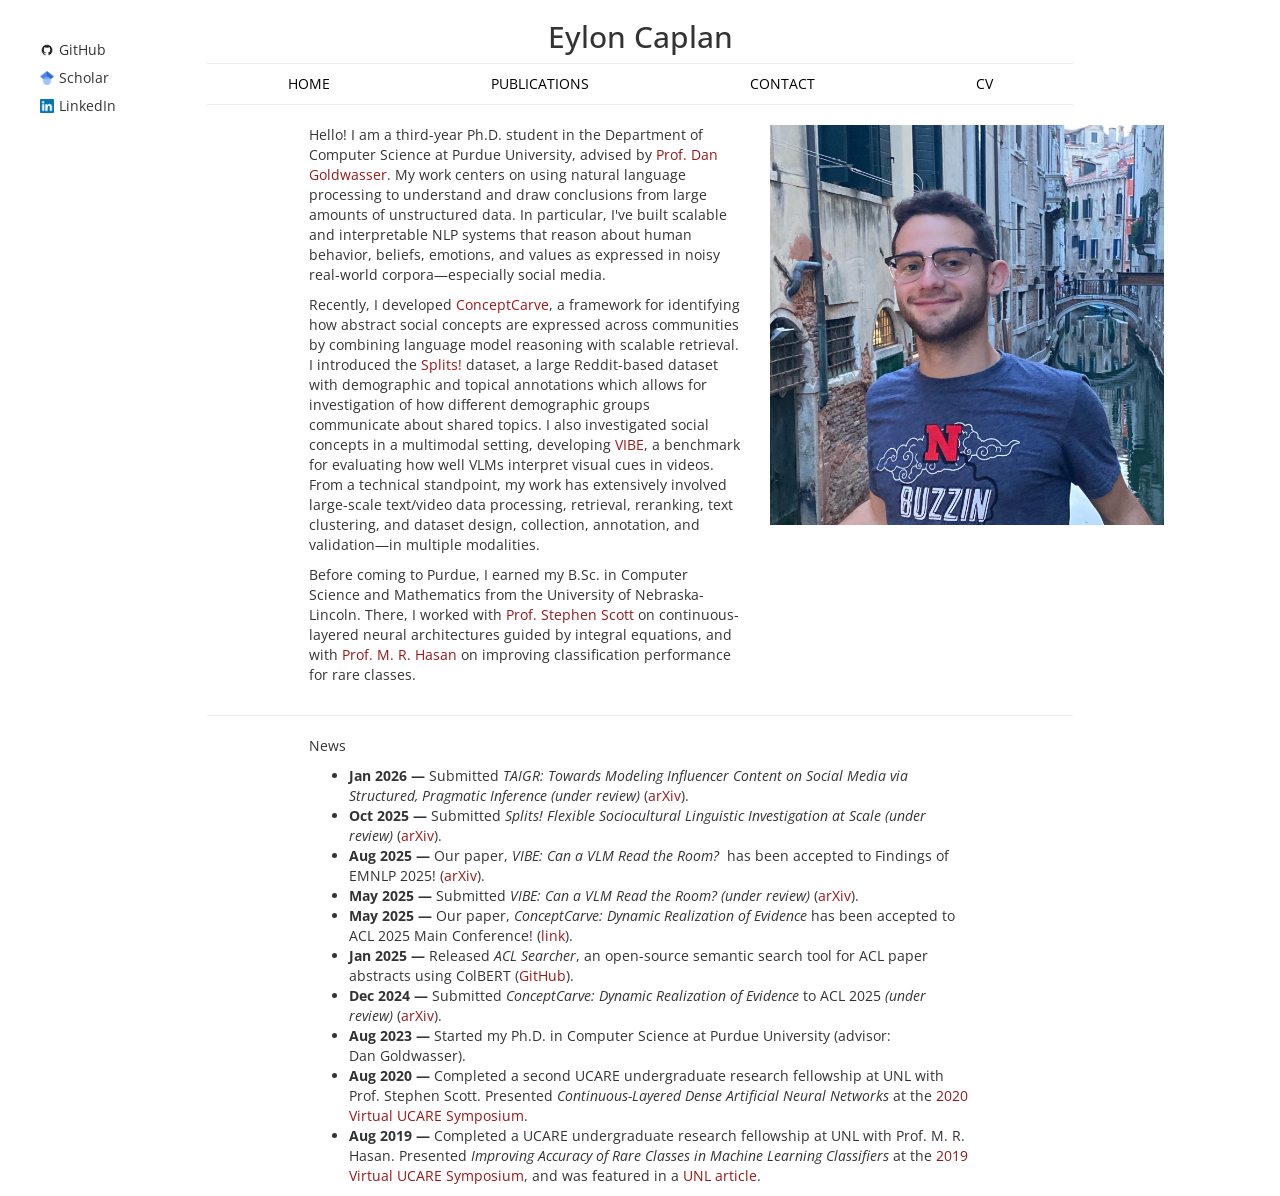
==== index.html @ b1faeefd "fixed splits" ====
<!doctype html>
<!-- The DOCTYPE declaration above will set the     -->
<!-- browser's rendering engine into                -->
<!-- "Standards Mode". Replacing this declaration   -->
<!-- with a "Quirks Mode" doctype is not supported. -->

<html>
<head>
<meta http-equiv="content-type" content="text/html; charset=UTF-8">

<!--                                                               -->
<!-- Consider inlining css to reduce the number of requested files -->
<!--                                                               -->
<link rel="shortcut icon" type="image/x-icon" href="images/favicon.ico" />
<link type="text/css" rel="stylesheet" href="css/bootstrap.min.css">
<link href="https://fonts.googleapis.com/css?family=Open+Sans" rel="stylesheet">
<link href="https://fonts.googleapis.com/css?family=Open+Sans:400,700&display=swap" rel="stylesheet">
<link type="text/css" rel="stylesheet" href="css/eylon.css">

<!--                                           -->
<!-- Any title is fine                         -->
<!--                                           -->
<title>Eylon Caplan</title>

<!--                                           -->
<!-- This script loads your compiled module.   -->
<!-- If you add any GWT meta tags, they must   -->
<!-- be added before this line.                -->
<!--                                           -->
<script type="text/javascript" language="javascript" src="https://rajkumar-pujari.com/js/bootstrap.min.js"></script>

<script>
  (function(i,s,o,g,r,a,m){i['GoogleAnalyticsObject']=r;i[r]=i[r]||function(){
  (i[r].q=i[r].q||[]).push(arguments)},i[r].l=1*new Date();a=s.createElement(o),
  m=s.getElementsByTagName(o)[0];a.async=1;a.src=g;m.parentNode.insertBefore(a,m)
  })(window,document,'script','https://www.google-analytics.com/analytics.js','ga');

  ga('create', 'UA-79894772-1', 'auto');
  ga('send', 'pageview');

</script>
</head>

<body>
  <div style="position: fixed; top: 40px; left: 40px; z-index: 1000;">
    <div style="margin-bottom: 8px;">
      <a href="https://github.com/eyloncaplan" target="_blank" style="text-decoration: none; display: flex; align-items: center;">
        <img src="images/gh-logo.png" alt="GitHub" style="height: 1em; width: auto; margin-right: 5px;">
        <span style="color: #333; font-size: 14px;">GitHub</span>
      </a>
    </div>
    
    <div style="margin-bottom: 8px;">
      <a href="https://scholar.google.com/citations?user=Q9Ioto4AAAAJ&hl=en&oi=ao" target="_blank" style="text-decoration: none; display: flex; align-items: center;">
        <img src="images/scholar-logo.png" alt="Google Scholar" style="height: 1em; width: auto; margin-right: 5px;">
        <span style="color: #333; font-size: 14px;">Scholar</span>
      </a>
    </div>
    
    <div style="margin-bottom: 8px;">
      <a href="https://www.linkedin.com/in/eylon-caplan-377499286/" target="_blank" style="text-decoration: none; display: flex; align-items: center;">
        <img src="images/linkedin-logo.png" alt="LinkedIn" style="height: 1em; width: auto; margin-right: 5px;">
        <span style="color: #333; font-size: 14px;">LinkedIn</span>
      </a>
    </div>
  </div>

  <div class="container">
    <center><h2>Eylon Caplan</h2></center>
    <hr class="nomargin">
    <nav class="mynavbar">
      <a href="index.html"><span class="focus">HOME</span></a>
      <a href="publications.html">PUBLICATIONS</a>
      <a href="contact.html">CONTACT</a>
      <a href="cv.html">CV</a>
    </nav>
    <hr class="nomargin">
    <br>

    <div class="content row">
      <div class="col-md-8">
		<p>
		Hello! I am a third-year Ph.D. student in the Department of Computer Science at Purdue University, advised by <a href="https://www.cs.purdue.edu/homes/dgoldwas/">Prof. Dan Goldwasser</a>. My work centers on using natural language processing to understand and draw conclusions from large amounts of unstructured data. In particular, I've built scalable and interpretable NLP systems that reason about human behavior, beliefs, emotions, and values as expressed in noisy real-world corpora—especially social media.
		</p>
		
		<p>
			Recently, I developed <a href="https://arxiv.org/abs/2504.07228">ConceptCarve</a>, a framework for identifying how abstract social concepts are expressed across communities by combining language model reasoning with scalable retrieval. I introduced the <a href="https://arxiv.org/abs/2504.04640">Splits!</a> dataset, a large Reddit-based dataset with demographic and topical annotations which allows for investigation of how different demographic groups communicate about shared topics. I also investigated social concepts in a multimodal setting, developing <a href="https://arxiv.org/abs/2506.11162">VIBE</a>, a benchmark for evaluating how well VLMs interpret visual cues in videos. From a technical standpoint, my work has extensively involved large-scale text/video data processing, retrieval, reranking, text clustering, and dataset design, collection, annotation, and validation—in multiple modalities.
			</p>
			
			
		
		<p>
		Before coming to Purdue, I earned my B.Sc. in Computer Science and Mathematics from the University of Nebraska-Lincoln. There, I worked with <a href="https://cse-apps.unl.edu/facdb/users/15/details">Prof. Stephen Scott</a> on continuous-layered neural architectures guided by integral equations, and with <a href="https://mrhasan-ai.github.io/index.html">Prof. M. R. Hasan</a> on improving classification performance for rare classes.
		</p>
			
      </div>
      <div class="col-md-4">
        <img alt="" src="images/website_image.jpg" height="400">
      </div>
    </div>

    <br>
    <hr class="nomargin">
    <br>

    <div class="content row">
      <div class="col-md-12">
        <p>News</p>
        <div class="myBox">
          <ul class="news">
            <!-- newest first -->
	    <li><strong>Jan 2026 —</strong>
              Submitted <em>TAIGR: Towards Modeling Influencer Content on Social Media via Structured, Pragmatic Inference</em>
              <span style="font-style:italic;">(under review)</span> (<a href="https://arxiv.org/abs/2601.20032">arXiv</a>).
            </li>

            <li><strong>Oct 2025 —</strong>
              Submitted <em>Splits! Flexible Sociocultural Linguistic Investigation at Scale</em>
               <span style="font-style:italic;">(under review)</span>
              (<a href="https://arxiv.org/abs/2504.04640">arXiv</a>).
            </li>

	    <li><strong>Aug 2025 —</strong>
              Our paper, <em>VIBE: Can a VLM Read the Room?</em>&nbsp;&nbsp;has been accepted to Findings of EMNLP 2025!
              (<a href="https://arxiv.org/abs/2506.11162">arXiv</a>).
            </li>

            <li><strong>May 2025 —</strong>
              Submitted <em>VIBE: Can a VLM Read the Room?</em> 
              <span style="font-style:italic;">(under review)</span> (<a href="https://arxiv.org/abs/2506.11162">arXiv</a>).
            </li>

            <li><strong>May 2025 —</strong>
              Our paper, <em>ConceptCarve: Dynamic Realization of Evidence</em>
              has been accepted to ACL 2025 Main Conference!
              (<a href="https://aclanthology.org/2025.acl-long.1014/">link</a>).
            </li>

            <li><strong>Jan 2025 —</strong>
              Released <em>ACL Searcher</em>, an open-source semantic search tool for ACL paper abstracts using ColBERT
              (<a href="https://github.com/eyloncaplan/acl-searcher">GitHub</a>).
            </li>

            <li><strong>Dec 2024 —</strong>
              Submitted <em>ConceptCarve: Dynamic Realization of Evidence</em>
              to ACL 2025 <span style="font-style:italic;">(under review)</span>
              (<a href="https://arxiv.org/abs/2504.07228">arXiv</a>).
            </li>

            <li><strong>Aug 2023 —</strong>
              Started my Ph.D. in Computer Science at Purdue University (advisor: Dan Goldwasser).
            </li>

            <li><strong>Aug 2020 —</strong>
              Completed a second UCARE undergraduate research fellowship at UNL with Prof. Stephen Scott. Presented
              <em>Continuous-Layered Dense Artificial Neural Networks</em> at the
              <a href="https://mediahub.unl.edu/media/17557">2020 Virtual UCARE Symposium</a>.
            </li>

            <li><strong>Aug 2019 —</strong>
              Completed a UCARE undergraduate research fellowship at UNL with Prof. M. R. Hasan. Presented
              <em>Improving Accuracy of Rare Classes in Machine Learning Classifiers</em> at the
              <a href="https://mediahub.unl.edu/media/13956">2019 Virtual UCARE Symposium</a>, and was featured in a
              <a href="https://computing.unl.edu/cse-student-presents-machine-learning-project-virtual-summer-research-symposium-0/">UNL article</a>.
            </li>
          </ul>
        </div>
      </div>
    </div>

  </div>
</body>
</html>
---- css/eylon.css ----
body{
	font-family: 'Open Sans', sans-serif;	
}
.container{
	width:70%;
}

.content{
	width:80%;
	margin:auto;
	
}

a {
	color:#991818;
}

a:hover{
	color:#991818;
}

.mynavbar{
  margin:0 auto;
  /*use flexbox to spread menu items easily*/
  display:flex; 
  flex-align:row;
  justify-content:space-around;
  margin-top:0;
  margin-bottom:0;
}


.mynavbar a{
	color:black;
    text-decoration: none;
    position: relative;
    padding-bottom:10px;
    padding-top:10px;
}

.mynavbar a:hover:after {
    content: "";
    border-bottom: 4px solid #D5B282;
    position: absolute;
    left: 0;
    right: 0;
    bottom: 3px;
}



.nomargin{
	margin:0;
}


.year{
	color:#D5B282;
}
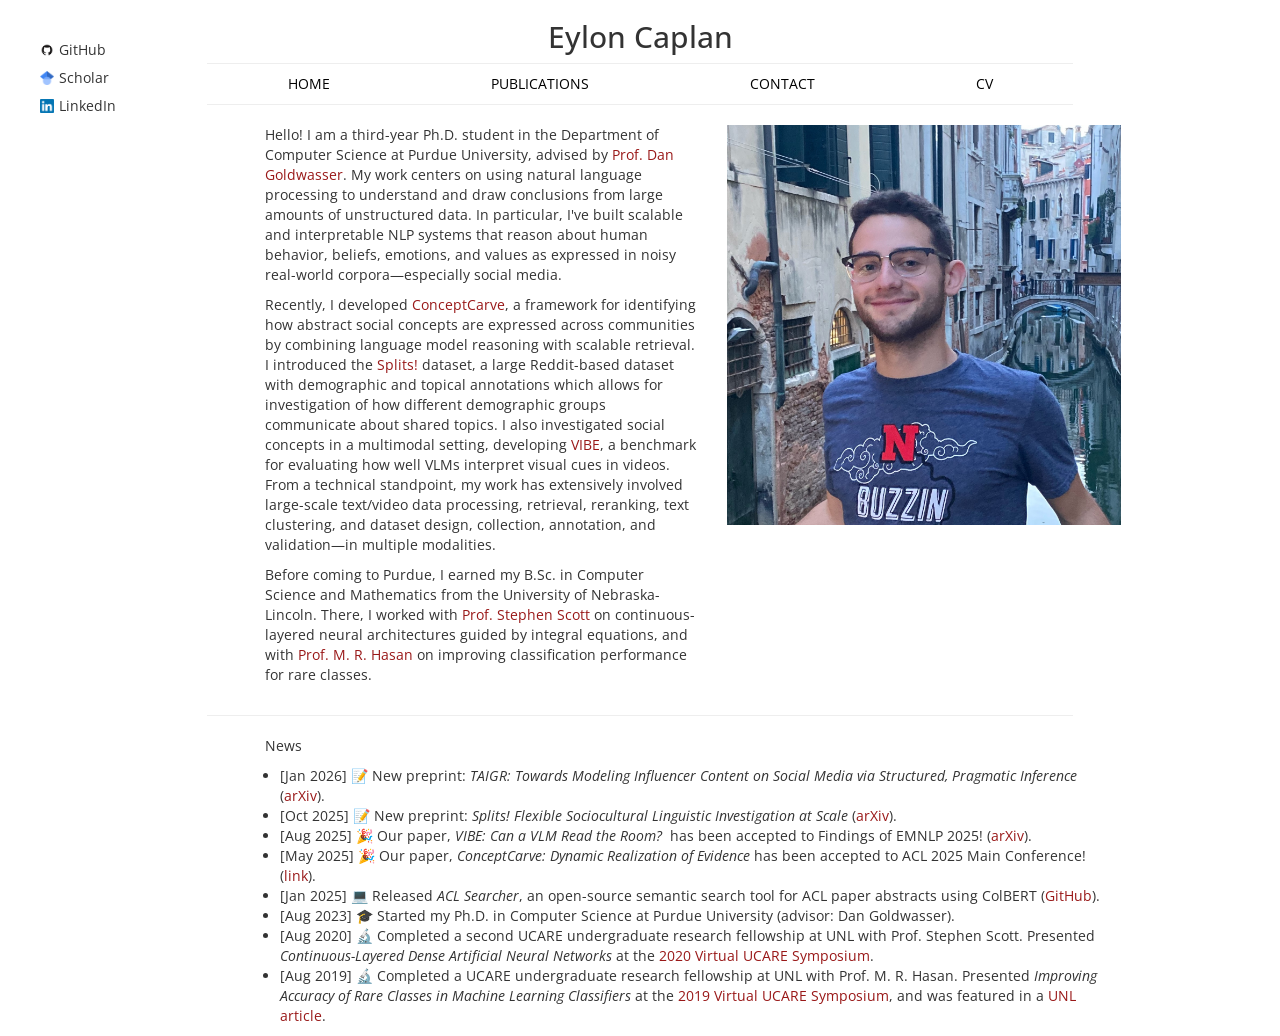
==== commit 71d61d3c: "fixed news width, added emojis and date format" ====
--- a/index.html
+++ b/index.html
@@ -3,11 +3,9 @@
 <!-- browser's rendering engine into                -->
 <!-- "Standards Mode". Replacing this declaration   -->
 <!-- with a "Quirks Mode" doctype is not supported. -->
-
 <html>
 <head>
 <meta http-equiv="content-type" content="text/html; charset=UTF-8">
-
 <!--                                                               -->
 <!-- Consider inlining css to reduce the number of requested files -->
 <!--                                                               -->
@@ -16,31 +14,25 @@
 <link href="https://fonts.googleapis.com/css?family=Open+Sans" rel="stylesheet">
 <link href="https://fonts.googleapis.com/css?family=Open+Sans:400,700&display=swap" rel="stylesheet">
 <link type="text/css" rel="stylesheet" href="css/eylon.css">
-
 <!--                                           -->
 <!-- Any title is fine                         -->
 <!--                                           -->
 <title>Eylon Caplan</title>
-
 <!--                                           -->
 <!-- This script loads your compiled module.   -->
 <!-- If you add any GWT meta tags, they must   -->
 <!-- be added before this line.                -->
 <!--                                           -->
 <script type="text/javascript" language="javascript" src="https://rajkumar-pujari.com/js/bootstrap.min.js"></script>
-
 <script>
   (function(i,s,o,g,r,a,m){i['GoogleAnalyticsObject']=r;i[r]=i[r]||function(){
   (i[r].q=i[r].q||[]).push(arguments)},i[r].l=1*new Date();a=s.createElement(o),
   m=s.getElementsByTagName(o)[0];a.async=1;a.src=g;m.parentNode.insertBefore(a,m)
   })(window,document,'script','https://www.google-analytics.com/analytics.js','ga');
-
   ga('create', 'UA-79894772-1', 'auto');
   ga('send', 'pageview');
-
 </script>
 </head>
-
 <body>
   <div style="position: fixed; top: 40px; left: 40px; z-index: 1000;">
     <div style="margin-bottom: 8px;">
@@ -49,14 +41,12 @@
         <span style="color: #333; font-size: 14px;">GitHub</span>
       </a>
     </div>
-    
     <div style="margin-bottom: 8px;">
       <a href="https://scholar.google.com/citations?user=Q9Ioto4AAAAJ&hl=en&oi=ao" target="_blank" style="text-decoration: none; display: flex; align-items: center;">
         <img src="images/scholar-logo.png" alt="Google Scholar" style="height: 1em; width: auto; margin-right: 5px;">
         <span style="color: #333; font-size: 14px;">Scholar</span>
       </a>
     </div>
-    
     <div style="margin-bottom: 8px;">
       <a href="https://www.linkedin.com/in/eylon-caplan-377499286/" target="_blank" style="text-decoration: none; display: flex; align-items: center;">
         <img src="images/linkedin-logo.png" alt="LinkedIn" style="height: 1em; width: auto; margin-right: 5px;">
@@ -64,7 +54,6 @@
       </a>
     </div>
   </div>
-
   <div class="container">
     <center><h2>Eylon Caplan</h2></center>
     <hr class="nomargin">
@@ -76,88 +65,61 @@
     </nav>
     <hr class="nomargin">
     <br>
-
     <div class="content row">
       <div class="col-md-8">
 		<p>
 		Hello! I am a third-year Ph.D. student in the Department of Computer Science at Purdue University, advised by <a href="https://www.cs.purdue.edu/homes/dgoldwas/">Prof. Dan Goldwasser</a>. My work centers on using natural language processing to understand and draw conclusions from large amounts of unstructured data. In particular, I've built scalable and interpretable NLP systems that reason about human behavior, beliefs, emotions, and values as expressed in noisy real-world corpora—especially social media.
 		</p>
-		
 		<p>
 			Recently, I developed <a href="https://arxiv.org/abs/2504.07228">ConceptCarve</a>, a framework for identifying how abstract social concepts are expressed across communities by combining language model reasoning with scalable retrieval. I introduced the <a href="https://arxiv.org/abs/2504.04640">Splits!</a> dataset, a large Reddit-based dataset with demographic and topical annotations which allows for investigation of how different demographic groups communicate about shared topics. I also investigated social concepts in a multimodal setting, developing <a href="https://arxiv.org/abs/2506.11162">VIBE</a>, a benchmark for evaluating how well VLMs interpret visual cues in videos. From a technical standpoint, my work has extensively involved large-scale text/video data processing, retrieval, reranking, text clustering, and dataset design, collection, annotation, and validation—in multiple modalities.
 			</p>
-			
-			
-		
 		<p>
 		Before coming to Purdue, I earned my B.Sc. in Computer Science and Mathematics from the University of Nebraska-Lincoln. There, I worked with <a href="https://cse-apps.unl.edu/facdb/users/15/details">Prof. Stephen Scott</a> on continuous-layered neural architectures guided by integral equations, and with <a href="https://mrhasan-ai.github.io/index.html">Prof. M. R. Hasan</a> on improving classification performance for rare classes.
 		</p>
-			
       </div>
       <div class="col-md-4">
         <img alt="" src="images/website_image.jpg" height="400">
       </div>
     </div>
-
     <br>
     <hr class="nomargin">
     <br>
-
     <div class="content row">
-      <div class="col-md-12">
+      <div class="col-md-12 news-container">
         <p>News</p>
         <div class="myBox">
           <ul class="news">
             <!-- newest first -->
-	    <li><strong>Jan 2026 —</strong>
-              Submitted <em>TAIGR: Towards Modeling Influencer Content on Social Media via Structured, Pragmatic Inference</em>
-              <span style="font-style:italic;">(under review)</span> (<a href="https://arxiv.org/abs/2601.20032">arXiv</a>).
+	    <li>[Jan 2026] 📝
+              New preprint: <em>TAIGR: Towards Modeling Influencer Content on Social Media via Structured, Pragmatic Inference</em>
+              (<a href="https://arxiv.org/abs/2601.20032">arXiv</a>).
             </li>
-
-            <li><strong>Oct 2025 —</strong>
-              Submitted <em>Splits! Flexible Sociocultural Linguistic Investigation at Scale</em>
-               <span style="font-style:italic;">(under review)</span>
+            <li>[Oct 2025] 📝
+              New preprint: <em>Splits! Flexible Sociocultural Linguistic Investigation at Scale</em>
               (<a href="https://arxiv.org/abs/2504.04640">arXiv</a>).
             </li>
-
-	    <li><strong>Aug 2025 —</strong>
+	    <li>[Aug 2025] 🎉
               Our paper, <em>VIBE: Can a VLM Read the Room?</em>&nbsp;&nbsp;has been accepted to Findings of EMNLP 2025!
               (<a href="https://arxiv.org/abs/2506.11162">arXiv</a>).
             </li>
-
-            <li><strong>May 2025 —</strong>
-              Submitted <em>VIBE: Can a VLM Read the Room?</em> 
-              <span style="font-style:italic;">(under review)</span> (<a href="https://arxiv.org/abs/2506.11162">arXiv</a>).
-            </li>
-
-            <li><strong>May 2025 —</strong>
+            <li>[May 2025] 🎉
               Our paper, <em>ConceptCarve: Dynamic Realization of Evidence</em>
               has been accepted to ACL 2025 Main Conference!
               (<a href="https://aclanthology.org/2025.acl-long.1014/">link</a>).
             </li>
-
-            <li><strong>Jan 2025 —</strong>
+            <li>[Jan 2025] 💻
               Released <em>ACL Searcher</em>, an open-source semantic search tool for ACL paper abstracts using ColBERT
               (<a href="https://github.com/eyloncaplan/acl-searcher">GitHub</a>).
             </li>
-
-            <li><strong>Dec 2024 —</strong>
-              Submitted <em>ConceptCarve: Dynamic Realization of Evidence</em>
-              to ACL 2025 <span style="font-style:italic;">(under review)</span>
-              (<a href="https://arxiv.org/abs/2504.07228">arXiv</a>).
-            </li>
-
-            <li><strong>Aug 2023 —</strong>
+            <li>[Aug 2023] 🎓
               Started my Ph.D. in Computer Science at Purdue University (advisor: Dan Goldwasser).
             </li>
-
-            <li><strong>Aug 2020 —</strong>
+            <li>[Aug 2020] 🔬
               Completed a second UCARE undergraduate research fellowship at UNL with Prof. Stephen Scott. Presented
               <em>Continuous-Layered Dense Artificial Neural Networks</em> at the
               <a href="https://mediahub.unl.edu/media/17557">2020 Virtual UCARE Symposium</a>.
             </li>
-
-            <li><strong>Aug 2019 —</strong>
+            <li>[Aug 2019] 🔬
               Completed a UCARE undergraduate research fellowship at UNL with Prof. M. R. Hasan. Presented
               <em>Improving Accuracy of Rare Classes in Machine Learning Classifiers</em> at the
               <a href="https://mediahub.unl.edu/media/13956">2019 Virtual UCARE Symposium</a>, and was featured in a
@@ -167,7 +129,6 @@
         </div>
       </div>
     </div>
-
   </div>
 </body>
 </html>
--- a/css/eylon.css
+++ b/css/eylon.css
@@ -7,10 +7,8 @@
 
 .content{
 	width:80%;
-	margin:auto;
-	
+	margin-left: 5%;
 }
-
 a {
 	color:#991818;
 }
@@ -54,6 +52,18 @@
 }
 
 
+.news {
+	padding-left: 15px;
+}
+
 .year{
 	color:#D5B282;
-}+}
+
+
+@media (min-width: 992px) {
+    .news-container {
+        width: calc(66.666667% + 423px);
+    }
+}
+
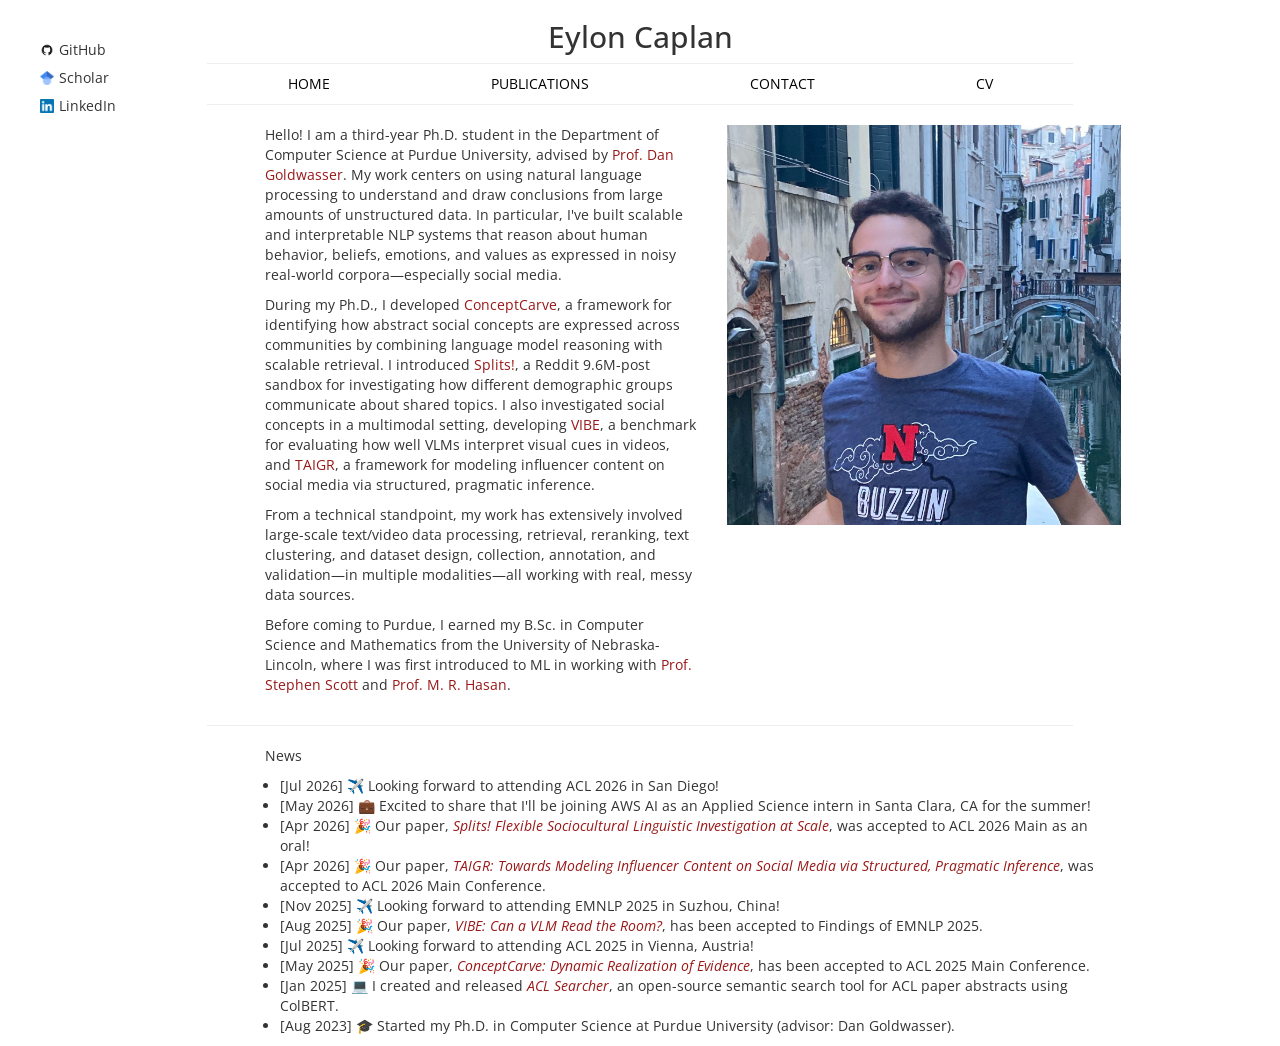
==== commit 2f5de867: "added update for TAIGR and Splits, fixed publications" ====
--- a/index.html
+++ b/index.html
@@ -71,10 +71,13 @@
 		Hello! I am a third-year Ph.D. student in the Department of Computer Science at Purdue University, advised by <a href="https://www.cs.purdue.edu/homes/dgoldwas/">Prof. Dan Goldwasser</a>. My work centers on using natural language processing to understand and draw conclusions from large amounts of unstructured data. In particular, I've built scalable and interpretable NLP systems that reason about human behavior, beliefs, emotions, and values as expressed in noisy real-world corpora—especially social media.
 		</p>
 		<p>
-			Recently, I developed <a href="https://arxiv.org/abs/2504.07228">ConceptCarve</a>, a framework for identifying how abstract social concepts are expressed across communities by combining language model reasoning with scalable retrieval. I introduced the <a href="https://arxiv.org/abs/2504.04640">Splits!</a> dataset, a large Reddit-based dataset with demographic and topical annotations which allows for investigation of how different demographic groups communicate about shared topics. I also investigated social concepts in a multimodal setting, developing <a href="https://arxiv.org/abs/2506.11162">VIBE</a>, a benchmark for evaluating how well VLMs interpret visual cues in videos. From a technical standpoint, my work has extensively involved large-scale text/video data processing, retrieval, reranking, text clustering, and dataset design, collection, annotation, and validation—in multiple modalities.
-			</p>
+			During my Ph.D., I developed <a href="https://arxiv.org/abs/2504.07228">ConceptCarve</a>, a framework for identifying how abstract social concepts are expressed across communities by combining language model reasoning with scalable retrieval. I introduced <a href="https://arxiv.org/abs/2504.04640">Splits!</a>, a Reddit 9.6M-post sandbox for investigating how different demographic groups communicate about shared topics. I also investigated social concepts in a multimodal setting, developing <a href="https://arxiv.org/abs/2506.11162">VIBE</a>, a benchmark for evaluating how well VLMs interpret visual cues in videos, and <a href="https://arxiv.org/abs/2601.20032">TAIGR</a>, a framework for modeling influencer content on social media via structured, pragmatic inference.
+		</p>
+    <p>
+      From a technical standpoint, my work has extensively involved large-scale text/video data processing, retrieval, reranking, text clustering, and dataset design, collection, annotation, and validation—in multiple modalities—all working with real, messy data sources.
+    </p>
 		<p>
-		Before coming to Purdue, I earned my B.Sc. in Computer Science and Mathematics from the University of Nebraska-Lincoln. There, I worked with <a href="https://cse-apps.unl.edu/facdb/users/15/details">Prof. Stephen Scott</a> on continuous-layered neural architectures guided by integral equations, and with <a href="https://mrhasan-ai.github.io/index.html">Prof. M. R. Hasan</a> on improving classification performance for rare classes.
+		Before coming to Purdue, I earned my B.Sc. in Computer Science and Mathematics from the University of Nebraska-Lincoln, where I was first introduced to ML in working with <a href="https://cse-apps.unl.edu/facdb/users/15/details">Prof. Stephen Scott</a> and <a href="https://mrhasan-ai.github.io/index.html">Prof. M. R. Hasan</a>.
 		</p>
       </div>
       <div class="col-md-4">
@@ -90,40 +93,35 @@
         <div class="myBox">
           <ul class="news">
             <!-- newest first -->
-	    <li>[Jan 2026] 📝
-              New preprint: <em>TAIGR: Towards Modeling Influencer Content on Social Media via Structured, Pragmatic Inference</em>
-              (<a href="https://arxiv.org/abs/2601.20032">arXiv</a>).
+            <li>[Jul 2026] ✈️
+              Looking forward to attending ACL 2026 in San Diego!
             </li>
-            <li>[Oct 2025] 📝
-              New preprint: <em>Splits! Flexible Sociocultural Linguistic Investigation at Scale</em>
-              (<a href="https://arxiv.org/abs/2504.04640">arXiv</a>).
+            <li>[May 2026] 💼
+              Excited to share that I'll be joining AWS AI as an Applied Science intern in Santa Clara, CA for the summer!
             </li>
-	    <li>[Aug 2025] 🎉
-              Our paper, <em>VIBE: Can a VLM Read the Room?</em>&nbsp;&nbsp;has been accepted to Findings of EMNLP 2025!
-              (<a href="https://arxiv.org/abs/2506.11162">arXiv</a>).
+            <li>[Apr 2026] 🎉
+              Our paper, <a href="https://arxiv.org/abs/2504.04640"><em>Splits! Flexible Sociocultural Linguistic Investigation at Scale</em></a>, was accepted to ACL 2026 Main as an oral!
+            </li>
+            <li>[Apr 2026] 🎉
+              Our paper, <a href="https://arxiv.org/abs/2601.20032"><em>TAIGR: Towards Modeling Influencer Content on Social Media via Structured, Pragmatic Inference</em></a>, was accepted to ACL 2026 Main Conference.
+            </li>
+            <li>[Nov 2025] ✈️
+              Looking forward to attending EMNLP 2025 in Suzhou, China!
+            </li>
+            <li>[Aug 2025] 🎉
+              Our paper, <a href="https://arxiv.org/abs/2506.11162"><em>VIBE: Can a VLM Read the Room?</em></a>, has been accepted to Findings of EMNLP 2025.
+            </li>
+            <li>[Jul 2025] ✈️
+              Looking forward to attending ACL 2025 in Vienna, Austria!
             </li>
             <li>[May 2025] 🎉
-              Our paper, <em>ConceptCarve: Dynamic Realization of Evidence</em>
-              has been accepted to ACL 2025 Main Conference!
-              (<a href="https://aclanthology.org/2025.acl-long.1014/">link</a>).
+              Our paper, <a href="https://aclanthology.org/2025.acl-long.1014/"><em>ConceptCarve: Dynamic Realization of Evidence</em></a>, has been accepted to ACL 2025 Main Conference.
             </li>
             <li>[Jan 2025] 💻
-              Released <em>ACL Searcher</em>, an open-source semantic search tool for ACL paper abstracts using ColBERT
-              (<a href="https://github.com/eyloncaplan/acl-searcher">GitHub</a>).
+              I created and released <a href="https://github.com/eyloncaplan/acl-searcher"><em>ACL Searcher</em></a>, an open-source semantic search tool for ACL paper abstracts using ColBERT.
             </li>
             <li>[Aug 2023] 🎓
-              Started my Ph.D. in Computer Science at Purdue University (advisor: Dan Goldwasser).
-            </li>
-            <li>[Aug 2020] 🔬
-              Completed a second UCARE undergraduate research fellowship at UNL with Prof. Stephen Scott. Presented
-              <em>Continuous-Layered Dense Artificial Neural Networks</em> at the
-              <a href="https://mediahub.unl.edu/media/17557">2020 Virtual UCARE Symposium</a>.
-            </li>
-            <li>[Aug 2019] 🔬
-              Completed a UCARE undergraduate research fellowship at UNL with Prof. M. R. Hasan. Presented
-              <em>Improving Accuracy of Rare Classes in Machine Learning Classifiers</em> at the
-              <a href="https://mediahub.unl.edu/media/13956">2019 Virtual UCARE Symposium</a>, and was featured in a
-              <a href="https://computing.unl.edu/cse-student-presents-machine-learning-project-virtual-summer-research-symposium-0/">UNL article</a>.
+              Started my Ph.D. in Computer Science at Purdue University (advisor: Dan Goldwasser).
             </li>
           </ul>
         </div>
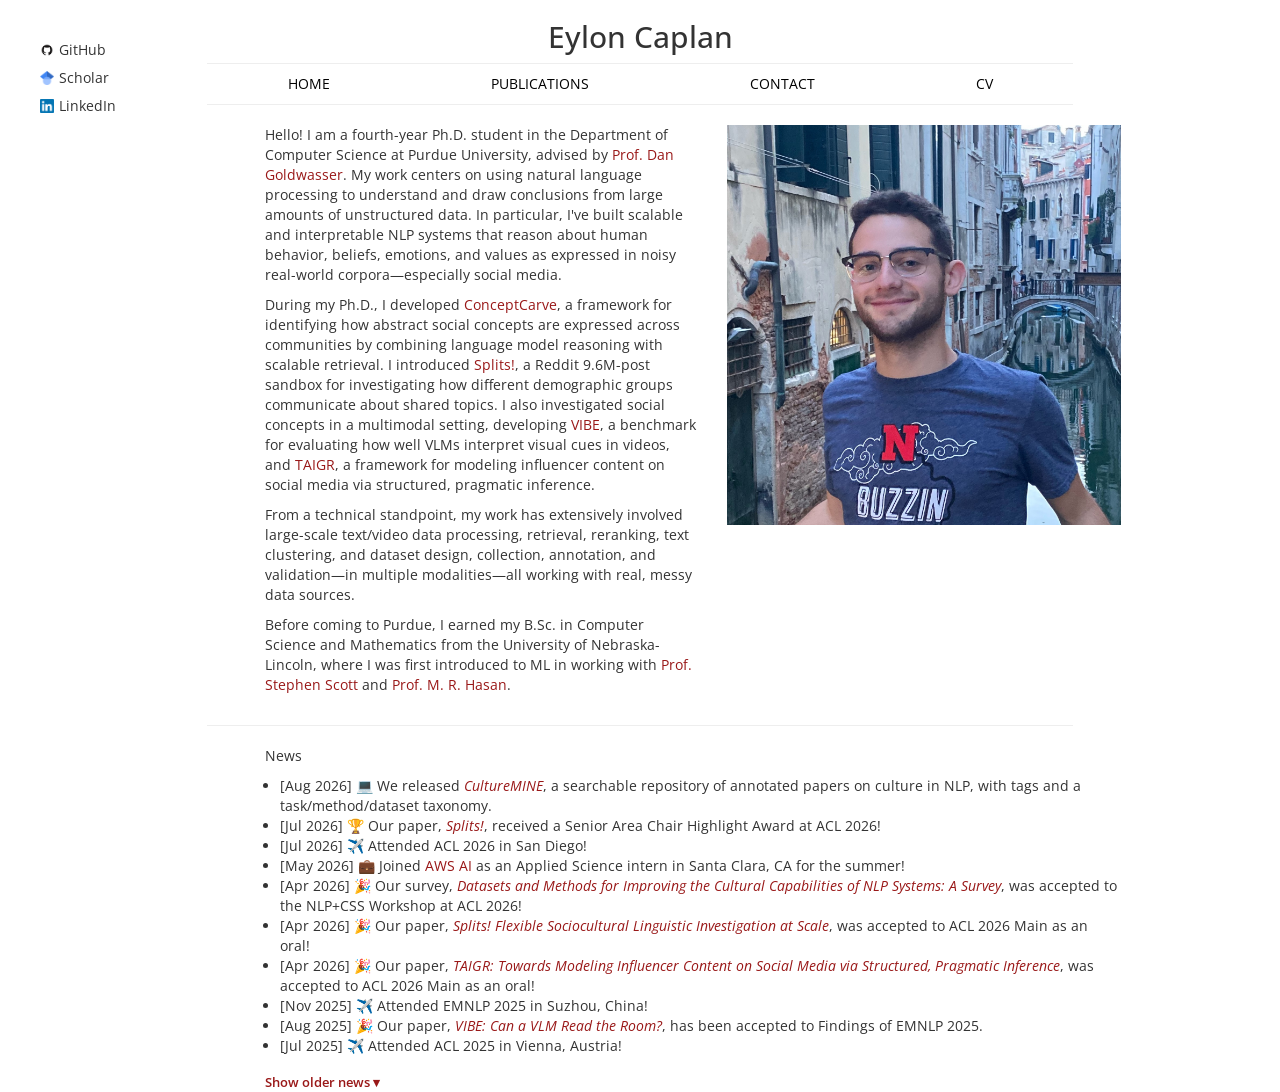
==== commit b02ca673: "redesigned publications page, updated news - added the NLP+CSS survey paper (paper + CultureMINE lin" ====
--- a/index.html
+++ b/index.html
@@ -32,6 +32,25 @@
   ga('create', 'UA-79894772-1', 'auto');
   ga('send', 'pageview');
 </script>
+<style>
+  /* older news items stay collapsed until the toggle is clicked */
+  .news-older { display:none; }
+  .news.show-older .news-older { display:list-item; }
+
+  #news-toggle {
+    background:none;
+    border:0;
+    padding:0;
+    margin-top:8px;
+    font:inherit;
+    font-size:0.9em;
+    font-weight:600;
+    color:#991818;
+    cursor:pointer;
+  }
+
+  #news-toggle:hover { text-decoration:underline; }
+</style>
 </head>
 <body>
   <div style="position: fixed; top: 40px; left: 40px; z-index: 1000;">
@@ -68,7 +87,7 @@
     <div class="content row">
       <div class="col-md-8">
 		<p>
-		Hello! I am a third-year Ph.D. student in the Department of Computer Science at Purdue University, advised by <a href="https://www.cs.purdue.edu/homes/dgoldwas/">Prof. Dan Goldwasser</a>. My work centers on using natural language processing to understand and draw conclusions from large amounts of unstructured data. In particular, I've built scalable and interpretable NLP systems that reason about human behavior, beliefs, emotions, and values as expressed in noisy real-world corpora—especially social media.
+		Hello! I am a fourth-year Ph.D. student in the Department of Computer Science at Purdue University, advised by <a href="https://www.cs.purdue.edu/homes/dgoldwas/">Prof. Dan Goldwasser</a>. My work centers on using natural language processing to understand and draw conclusions from large amounts of unstructured data. In particular, I've built scalable and interpretable NLP systems that reason about human behavior, beliefs, emotions, and values as expressed in noisy real-world corpora—especially social media.
 		</p>
 		<p>
 			During my Ph.D., I developed <a href="https://arxiv.org/abs/2504.07228">ConceptCarve</a>, a framework for identifying how abstract social concepts are expressed across communities by combining language model reasoning with scalable retrieval. I introduced <a href="https://arxiv.org/abs/2504.04640">Splits!</a>, a Reddit 9.6M-post sandbox for investigating how different demographic groups communicate about shared topics. I also investigated social concepts in a multimodal setting, developing <a href="https://arxiv.org/abs/2506.11162">VIBE</a>, a benchmark for evaluating how well VLMs interpret visual cues in videos, and <a href="https://arxiv.org/abs/2601.20032">TAIGR</a>, a framework for modeling influencer content on social media via structured, pragmatic inference.
@@ -91,42 +110,63 @@
       <div class="col-md-12 news-container">
         <p>News</p>
         <div class="myBox">
-          <ul class="news">
+          <ul class="news" id="news-list">
             <!-- newest first -->
+            <li>[Aug 2026] 💻
+              We released <a href="https://culture-in-nlp.pages.dev/"><em>CultureMINE</em></a>, a searchable repository of annotated papers on culture in NLP, with tags and a task/method/dataset taxonomy.
+            </li>
+            <li>[Jul 2026] 🏆
+              Our paper, <a href="https://aclanthology.org/2026.acl-long.117/"><em>Splits!</em></a>, received a Senior Area Chair Highlight Award at ACL 2026!
+            </li>
             <li>[Jul 2026] ✈️
-              Looking forward to attending ACL 2026 in San Diego!
+              Attended ACL 2026 in San Diego!
             </li>
             <li>[May 2026] 💼
-              Excited to share that I'll be joining AWS AI as an Applied Science intern in Santa Clara, CA for the summer!
+              Joined <a href="https://www.amazon.science/">AWS AI</a> as an Applied Science intern in Santa Clara, CA for the summer!
             </li>
             <li>[Apr 2026] 🎉
-              Our paper, <a href="https://arxiv.org/abs/2504.04640"><em>Splits! Flexible Sociocultural Linguistic Investigation at Scale</em></a>, was accepted to ACL 2026 Main as an oral!
+              Our survey, <a href="https://aclanthology.org/2026.nlpcss-1.14/"><em>Datasets and Methods for Improving the Cultural Capabilities of NLP Systems: A Survey</em></a>, was accepted to the NLP+CSS Workshop at ACL 2026!
             </li>
             <li>[Apr 2026] 🎉
-              Our paper, <a href="https://arxiv.org/abs/2601.20032"><em>TAIGR: Towards Modeling Influencer Content on Social Media via Structured, Pragmatic Inference</em></a>, was accepted to ACL 2026 Main Conference.
+              Our paper, <a href="https://aclanthology.org/2026.acl-long.117/"><em>Splits! Flexible Sociocultural Linguistic Investigation at Scale</em></a>, was accepted to ACL 2026 Main as an oral!
+            </li>
+            <li>[Apr 2026] 🎉
+              Our paper, <a href="https://aclanthology.org/2026.acl-long.1868/"><em>TAIGR: Towards Modeling Influencer Content on Social Media via Structured, Pragmatic Inference</em></a>, was accepted to ACL 2026 Main as an oral!
             </li>
             <li>[Nov 2025] ✈️
-              Looking forward to attending EMNLP 2025 in Suzhou, China!
+              Attended EMNLP 2025 in Suzhou, China!
             </li>
             <li>[Aug 2025] 🎉
-              Our paper, <a href="https://arxiv.org/abs/2506.11162"><em>VIBE: Can a VLM Read the Room?</em></a>, has been accepted to Findings of EMNLP 2025.
+              Our paper, <a href="https://aclanthology.org/2025.findings-emnlp.1252/"><em>VIBE: Can a VLM Read the Room?</em></a>, has been accepted to Findings of EMNLP 2025.
             </li>
             <li>[Jul 2025] ✈️
-              Looking forward to attending ACL 2025 in Vienna, Austria!
+              Attended ACL 2025 in Vienna, Austria!
             </li>
-            <li>[May 2025] 🎉
+            <li class="news-older">[May 2025] 🎉
               Our paper, <a href="https://aclanthology.org/2025.acl-long.1014/"><em>ConceptCarve: Dynamic Realization of Evidence</em></a>, has been accepted to ACL 2025 Main Conference.
             </li>
-            <li>[Jan 2025] 💻
+            <li class="news-older">[Jan 2025] 💻
               I created and released <a href="https://github.com/eyloncaplan/acl-searcher"><em>ACL Searcher</em></a>, an open-source semantic search tool for ACL paper abstracts using ColBERT.
             </li>
-            <li>[Aug 2023] 🎓
+            <li class="news-older">[Aug 2023] 🎓
               Started my Ph.D. in Computer Science at Purdue University (advisor: Dan Goldwasser).
             </li>
           </ul>
+          <button type="button" id="news-toggle" aria-expanded="false" aria-controls="news-list">Show older news &#9662;</button>
         </div>
       </div>
     </div>
   </div>
+  <script>
+    (function () {
+      var list = document.getElementById('news-list');
+      var btn = document.getElementById('news-toggle');
+      btn.addEventListener('click', function () {
+        var open = list.classList.toggle('show-older');
+        btn.setAttribute('aria-expanded', open);
+        btn.innerHTML = open ? 'Show less &#9652;' : 'Show older news &#9662;';
+      });
+    })();
+  </script>
 </body>
 </html>
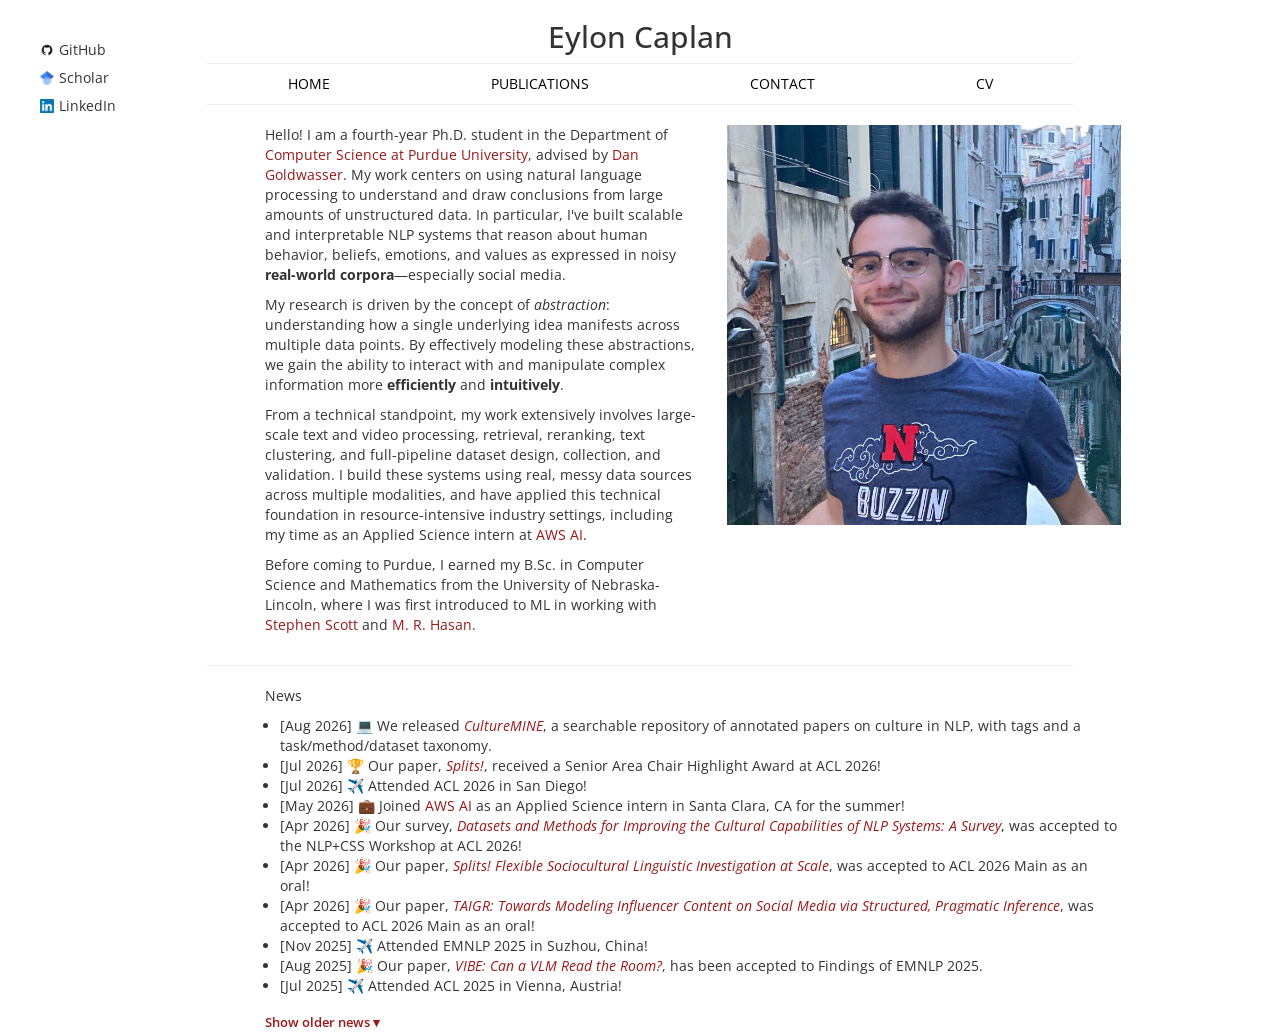
==== commit 60dfd668: "updated profile Co-Authored-By: Claude Opus 5 <noreply@anthropic.com>" ====
--- a/index.html
+++ b/index.html
@@ -87,16 +87,16 @@
     <div class="content row">
       <div class="col-md-8">
 		<p>
-		Hello! I am a fourth-year Ph.D. student in the Department of Computer Science at Purdue University, advised by <a href="https://www.cs.purdue.edu/homes/dgoldwas/">Prof. Dan Goldwasser</a>. My work centers on using natural language processing to understand and draw conclusions from large amounts of unstructured data. In particular, I've built scalable and interpretable NLP systems that reason about human behavior, beliefs, emotions, and values as expressed in noisy real-world corpora—especially social media.
-		</p>
-		<p>
-			During my Ph.D., I developed <a href="https://arxiv.org/abs/2504.07228">ConceptCarve</a>, a framework for identifying how abstract social concepts are expressed across communities by combining language model reasoning with scalable retrieval. I introduced <a href="https://arxiv.org/abs/2504.04640">Splits!</a>, a Reddit 9.6M-post sandbox for investigating how different demographic groups communicate about shared topics. I also investigated social concepts in a multimodal setting, developing <a href="https://arxiv.org/abs/2506.11162">VIBE</a>, a benchmark for evaluating how well VLMs interpret visual cues in videos, and <a href="https://arxiv.org/abs/2601.20032">TAIGR</a>, a framework for modeling influencer content on social media via structured, pragmatic inference.
+		Hello! I am a fourth-year Ph.D. student in the Department of <a href="https://www.cs.purdue.edu/">Computer Science at Purdue University</a>, advised by <a href="https://www.cs.purdue.edu/homes/dgoldwas/">Dan Goldwasser</a>. My work centers on using natural language processing to understand and draw conclusions from large amounts of unstructured data. In particular, I've built scalable and interpretable NLP systems that reason about human behavior, beliefs, emotions, and values as expressed in noisy <strong>real-world corpora</strong>—especially social media.
 		</p>
     <p>
-      From a technical standpoint, my work has extensively involved large-scale text/video data processing, retrieval, reranking, text clustering, and dataset design, collection, annotation, and validation—in multiple modalities—all working with real, messy data sources.
+      My research is driven by the concept of <em>abstraction</em>: understanding how a single underlying idea manifests across multiple data points. By effectively modeling these abstractions, we gain the ability to interact with and manipulate complex information more <strong>efficiently</strong> and <strong>intuitively</strong>. 
+    </p>
+    <p>
+      From a technical standpoint, my work extensively involves large-scale text and video processing, retrieval, reranking, text clustering, and full-pipeline dataset design, collection, and validation. I build these systems using real, messy data sources across multiple modalities, and have applied this technical foundation in resource-intensive industry settings, including my time as an Applied Science intern at <a href="https://www.amazon.science/">AWS AI</a>.
     </p>
 		<p>
-		Before coming to Purdue, I earned my B.Sc. in Computer Science and Mathematics from the University of Nebraska-Lincoln, where I was first introduced to ML in working with <a href="https://cse-apps.unl.edu/facdb/users/15/details">Prof. Stephen Scott</a> and <a href="https://mrhasan-ai.github.io/index.html">Prof. M. R. Hasan</a>.
+		Before coming to Purdue, I earned my B.Sc. in Computer Science and Mathematics from the University of Nebraska-Lincoln, where I was first introduced to ML in working with <a href="https://cse-apps.unl.edu/facdb/users/15/details">Stephen Scott</a> and <a href="https://mrhasan-ai.github.io/index.html">M. R. Hasan</a>.
 		</p>
       </div>
       <div class="col-md-4">
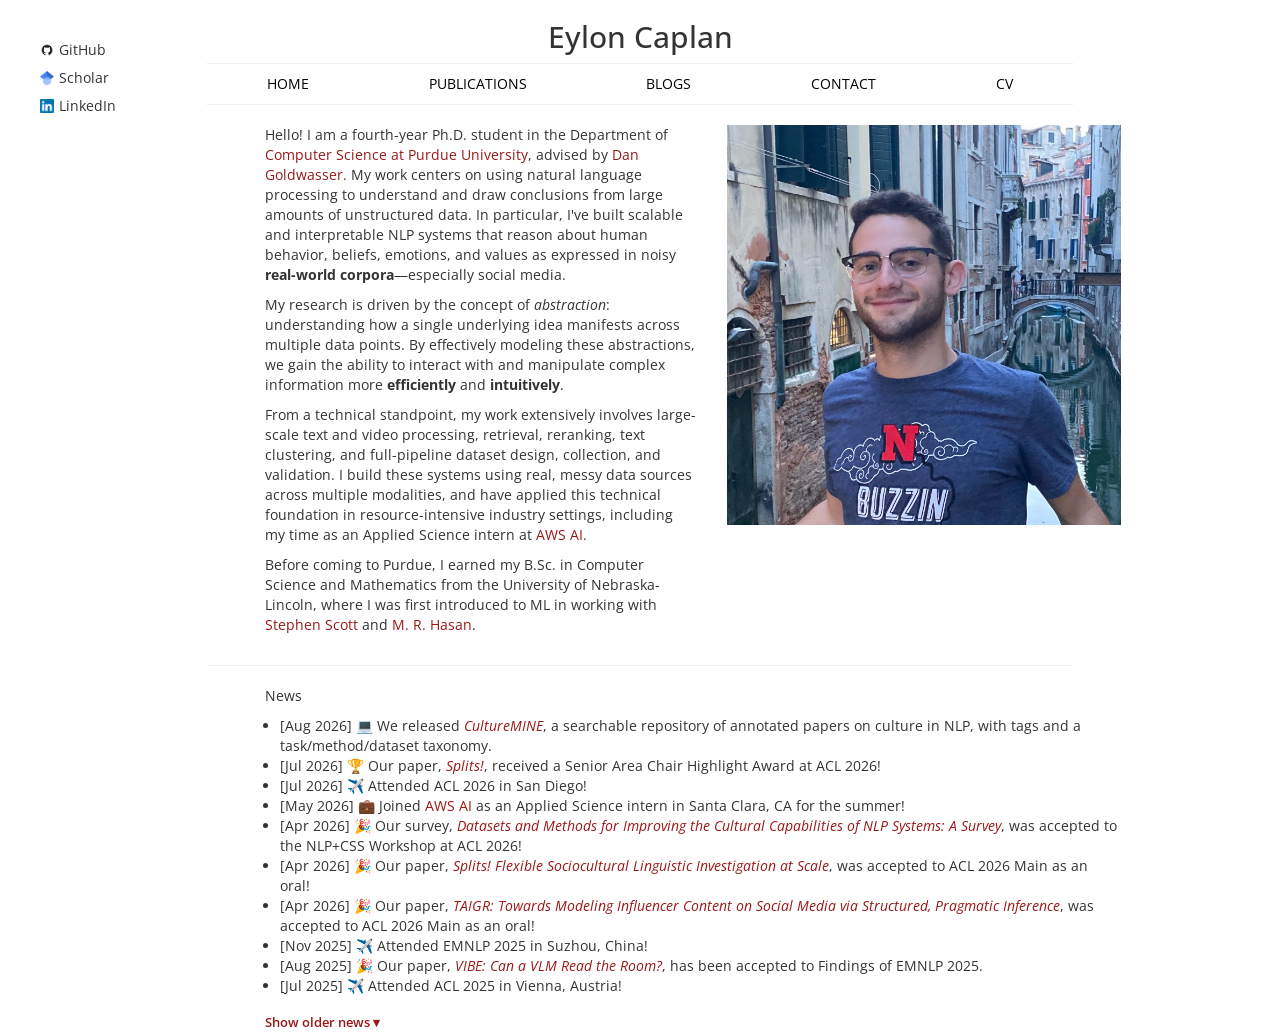
==== commit 90a81bd1: "Add Blogs page and VIBE benchmark blog post New blogs.html lists posts; the first is blog/vibe/, an " ====
--- a/index.html
+++ b/index.html
@@ -79,8 +79,9 @@
     <nav class="mynavbar">
       <a href="index.html"><span class="focus">HOME</span></a>
       <a href="publications.html">PUBLICATIONS</a>
+      <a href="blogs.html">BLOGS</a>
       <a href="contact.html">CONTACT</a>
-      <a href="cv.html">CV</a>
+      <a href="data/CV.pdf">CV</a>
     </nav>
     <hr class="nomargin">
     <br>
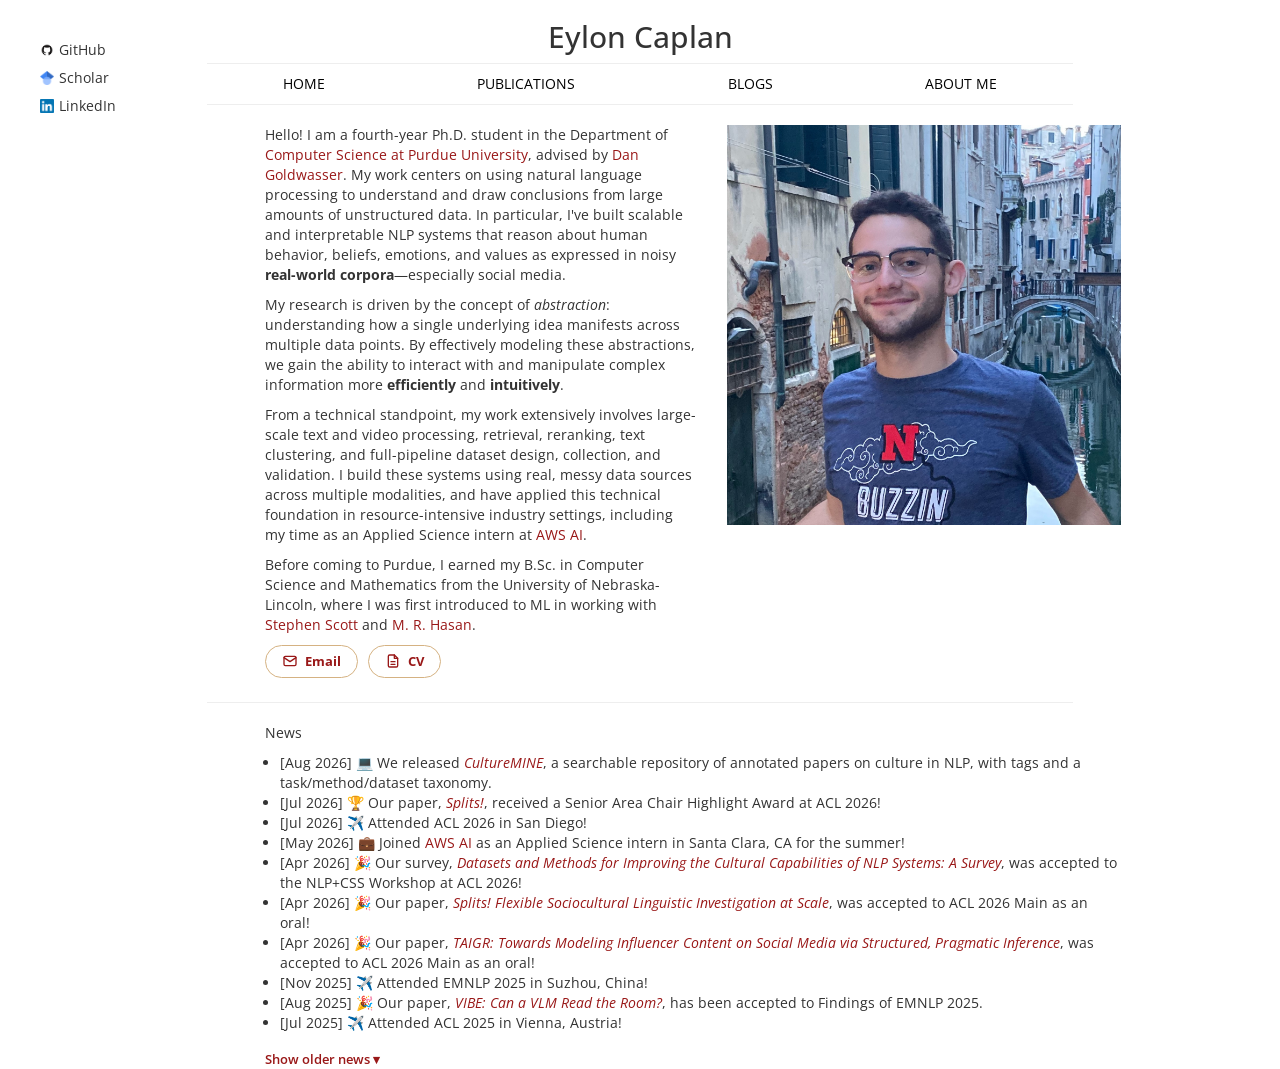
==== commit cd607d2b: "Add About Me page, home-page email/CV buttons, and publication logos - New About Me page with photos" ====
--- a/index.html
+++ b/index.html
@@ -50,6 +50,32 @@
   }
 
   #news-toggle:hover { text-decoration:underline; }
+  /* email / CV buttons under the bio */
+  .contact-buttons { display:flex; flex-wrap:wrap; gap:10px; margin:6px 0 4px; }
+
+  .contact-buttons a {
+    display:inline-flex;
+    align-items:center;
+    gap:7px;
+    padding:6px 16px;
+    font-weight:700;
+    font-size:0.95em;
+    color:#991818;
+    background:#FFFFFF;
+    border:1.5px solid #D5B282;
+    border-radius:999px;
+    text-decoration:none;
+    transition:background .15s ease, border-color .15s ease;
+  }
+
+  .contact-buttons a:hover {
+    background:#FBF5EC;
+    border-color:#A8814A;
+    color:#991818;
+    text-decoration:none;
+  }
+
+  .contact-buttons svg { width:16px; height:16px; }
 </style>
 </head>
 <body>
@@ -80,8 +106,7 @@
       <a href="index.html"><span class="focus">HOME</span></a>
       <a href="publications.html">PUBLICATIONS</a>
       <a href="blogs.html">BLOGS</a>
-      <a href="contact.html">CONTACT</a>
-      <a href="data/CV.pdf">CV</a>
+      <a href="about.html">ABOUT ME</a>
     </nav>
     <hr class="nomargin">
     <br>
@@ -99,6 +124,16 @@
 		<p>
 		Before coming to Purdue, I earned my B.Sc. in Computer Science and Mathematics from the University of Nebraska-Lincoln, where I was first introduced to ML in working with <a href="https://cse-apps.unl.edu/facdb/users/15/details">Stephen Scott</a> and <a href="https://mrhasan-ai.github.io/index.html">M. R. Hasan</a>.
 		</p>
+		<div class="contact-buttons">
+		  <a id="email-btn" href="#" data-user="ecaplan" data-domain="purdue.edu">
+		    <svg viewBox="0 0 24 24" fill="none" stroke="currentColor" stroke-width="2" stroke-linecap="round" stroke-linejoin="round" aria-hidden="true"><rect x="3" y="5" width="18" height="14" rx="2"/><path d="m3 7 9 6 9-6"/></svg>
+		    <span>Email</span>
+		  </a>
+		  <a href="data/CV.pdf">
+		    <svg viewBox="0 0 24 24" fill="none" stroke="currentColor" stroke-width="2" stroke-linecap="round" stroke-linejoin="round" aria-hidden="true"><path d="M14 3H7a2 2 0 0 0-2 2v14a2 2 0 0 0 2 2h10a2 2 0 0 0 2-2V8z"/><path d="M14 3v5h5"/><path d="M9 13h6M9 17h6"/></svg>
+		    <span>CV</span>
+		  </a>
+		</div>
       </div>
       <div class="col-md-4">
         <img alt="" src="images/website_image.jpg" height="400">
@@ -169,5 +204,14 @@
       });
     })();
   </script>
+  <script>
+    // assemble the address at runtime so scrapers don't pick it up
+    (function () {
+      var a = document.getElementById('email-btn');
+      var addr = a.getAttribute('data-user') + '@' + a.getAttribute('data-domain');
+      a.href = 'mailto:' + addr;
+      a.title = addr;
+    })();
+  </script>
 </body>
 </html>
--- a/css/eylon.css
+++ b/css/eylon.css
@@ -67,3 +67,10 @@
     }
 }
 
+
+/* keep the nav items from running together on phones */
+@media (max-width: 600px) {
+	.container { width:auto; }
+	.mynavbar { flex-wrap:wrap; justify-content:center; column-gap:16px; font-size:0.9em; }
+	.mynavbar a { padding-top:8px; padding-bottom:8px; }
+}
